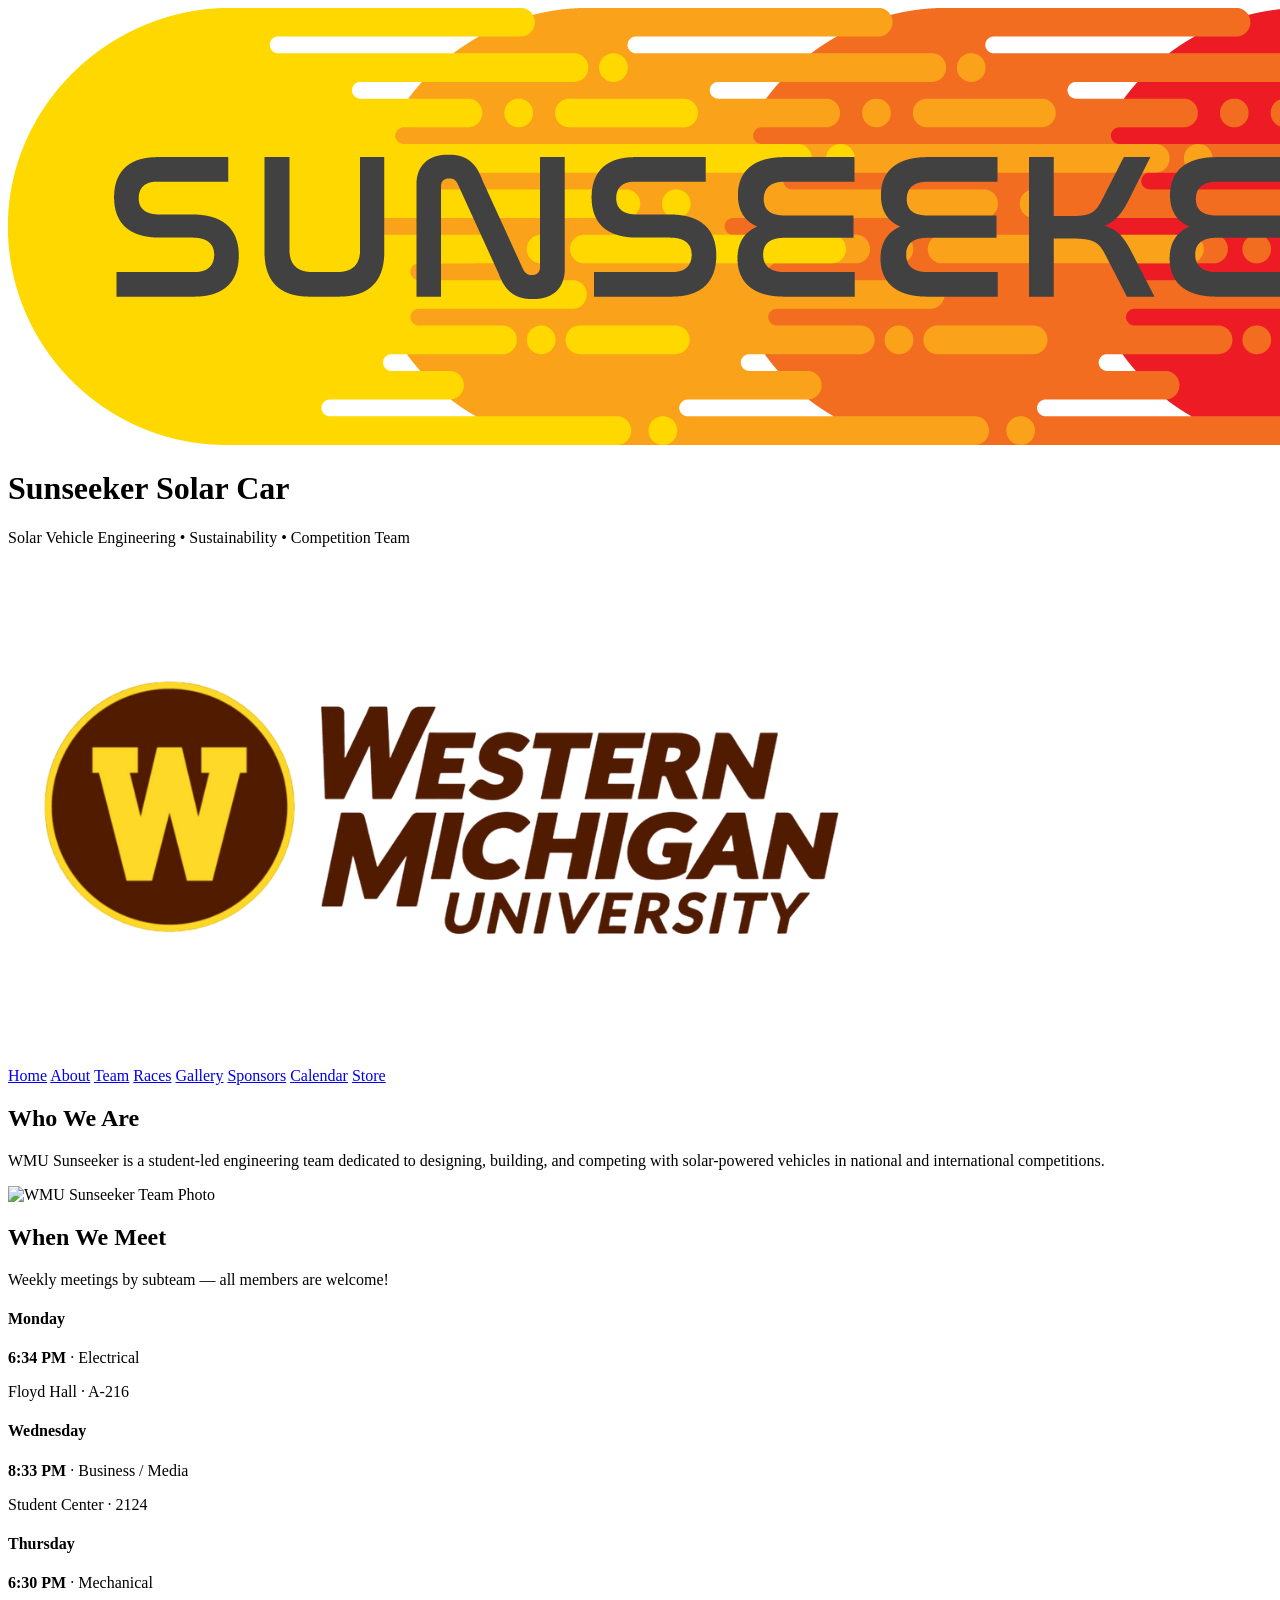
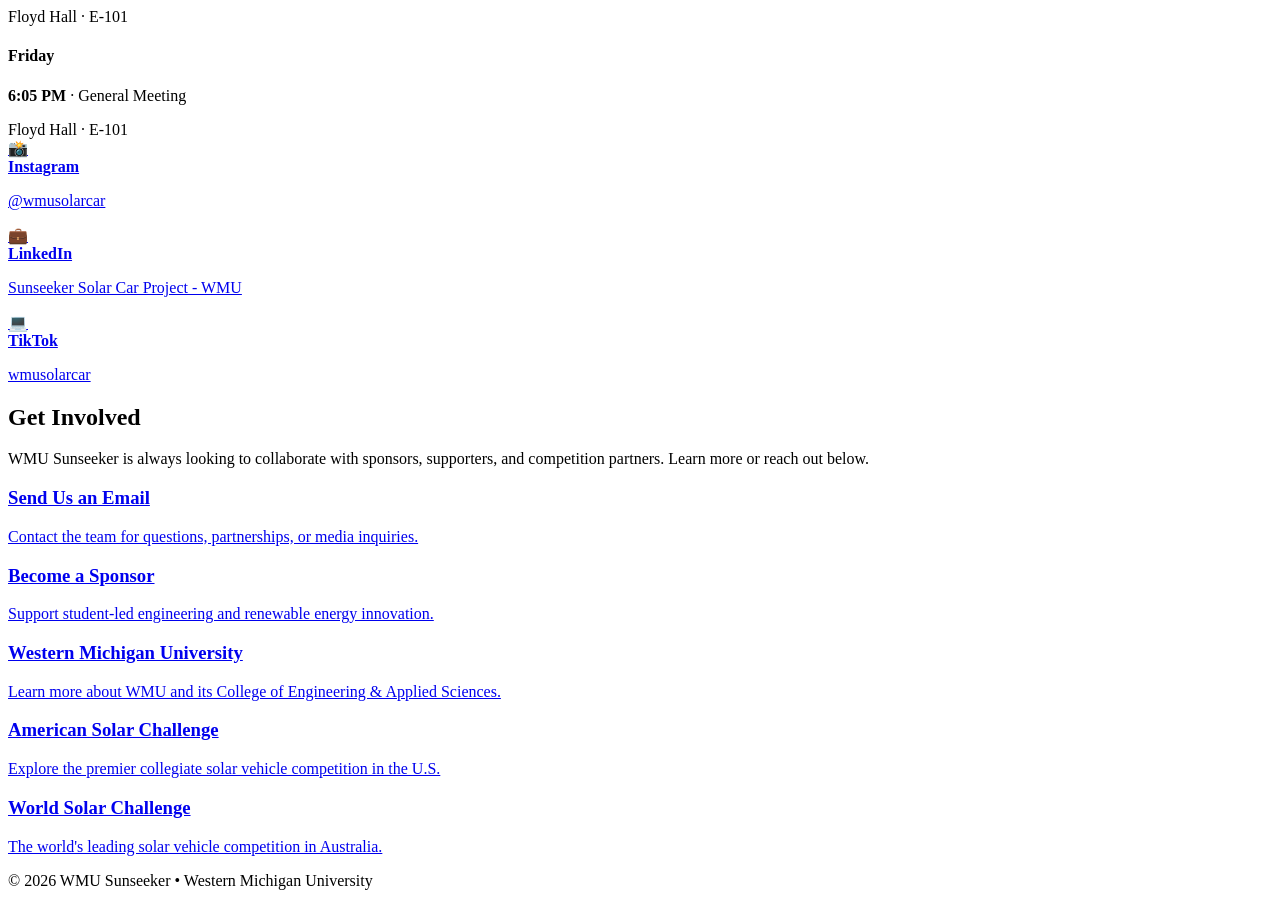
==== index.html @ ec14b1bf "Rename Index.html to index.html Signed-off-by: wicyswmu-crypto <wicyswmu@gmail.com>" ====
<!DOCTYPE html>
<html lang="en">
<head>
  <meta charset="UTF-8" />
  <title>Sunseeker Solar Car</title>
  <link rel="stylesheet" href="styles.css" />
</head>
<body>

<header class="hero">
  <div class="hero-bar">
    <!-- Left: Sunseeker Photo -->
    <div class="hero-left">
      <img src="images/Index/SUN.png" alt="WMU Sunseeker Team Logo">
    </div>

    <!-- Center: Text -->
    <div class="hero-center">
      <h1>Sunseeker Solar Car</h1>
      <p>Solar Vehicle Engineering • Sustainability • Competition Team</p>
    </div>

    <!-- Right: WMU Logo -->
    <div class="hero-right">
      <img src="images/Index/WMU.png" alt="Western Michigan University Logo">
    </div>
  </div>
</header>


<nav class="navbar home-navbar">
  <div class="nav-inner nav-center">
    <div class="nav-links">
      <a href="index.html">Home</a>
      <a href="about.html">About</a>
      <a href="team.html">Team</a>
      <a href="race.html">Races</a>
      <a href="gallery.html">Gallery</a>
      <a href="sponsors.html">Sponsors</a>
      <a href="calendar.html">Calendar</a>
      <a href="https://sunseekersolarcar-shop.fourthwall.com/" target="_blank">Store</a>
    </div>
  </div>
</nav>



<section class="card who-we-are">
  <h2>Who We Are</h2>
  <p>
    WMU Sunseeker is a student-led engineering team dedicated to designing,
    building, and competing with solar-powered vehicles in national and
    international competitions.
  </p>

  <div class="who-image">
    <img src="images/Index/CYS08642.jpg" alt="WMU Sunseeker Team Photo">
  </div>
</section>

<section class="card when-we-meet">
  <h2>When We Meet</h2>

  <p class="meeting-intro">
    Weekly meetings by subteam — all members are welcome!
  </p>

  <div class="meeting-list">
    <div class="meeting-item">
      <h4>Monday</h4>
      <p><strong>6:34 PM</strong> · Electrical</p>
      <span>Floyd Hall · A-216</span>
    </div>

    <div class="meeting-item">
      <h4>Wednesday</h4>
      <p><strong>8:33 PM</strong> · Business / Media</p>
      <span>Student Center · 2124</span>
    </div>

    <div class="meeting-item">
      <h4>Thursday</h4>
      <p><strong>6:30 PM</strong> · Mechanical</p>
      <span>Floyd Hall · E-101</span>
    </div>

    <div class="meeting-item">
      <h4>Friday</h4>
      <p><strong>6:05 PM</strong> · General Meeting</p>
      <span>Floyd Hall · E-101</span>
    </div>
  </div>
</section>



  <div class="social-grid">
    <a href="https://www.instagram.com/wmusolarcar/?hl=en" target="_blank" class="social-card">
      <span class="icon">📸</span>
      <div>
        <strong>Instagram</strong>
        <p>@wmusolarcar</p>
      </div>
    </a>

    <a href="https://www.linkedin.com/company/sunseeker-solar-car-project/" target="_blank" class="social-card">
      <span class="icon">💼</span>
      <div>
        <strong>LinkedIn</strong>
        <p>Sunseeker Solar Car Project - WMU</p>
      </div>
    </a>

    <a href="https://www.tiktok.com/@wmusolarcar" target="_blank" class="social-card">
      <span class="icon">💻</span>
      <div>
        <strong>TikTok</strong>
        <p>wmusolarcar</p>
      </div>
    </a>
  </div>
</section>
</main>
<section class="card cta-section">
  <h2>Get Involved</h2>
  <p>
    WMU Sunseeker is always looking to collaborate with sponsors, supporters,
    and competition partners. Learn more or reach out below.
  </p>

  <div class="cta-grid">

    <a class="cta-card" href="mailto:sunseeker@wmu.edu">
      <h3>Send Us an Email</h3>
      <p>Contact the team for questions, partnerships, or media inquiries.</p>
    </a>

    <a class="cta-card" href="sponsors.html">
      <h3>Become a Sponsor</h3>
      <p>Support student-led engineering and renewable energy innovation.</p>
    </a>

    <a class="cta-card" href="https://wmich.edu" target="_blank">
      <h3>Western Michigan University</h3>
      <p>Learn more about WMU and its College of Engineering & Applied Sciences.</p>
    </a>

    <a class="cta-card" href="https://americansolarchallenge.org" target="_blank">
      <h3>American Solar Challenge</h3>
      <p>Explore the premier collegiate solar vehicle competition in the U.S.</p>
    </a>

    <a class="cta-card" href="https://www.worldsolarchallenge.org" target="_blank">
      <h3>World Solar Challenge</h3>
      <p>The world's leading solar vehicle competition in Australia.</p>
    </a>

  </div>
</section>

<footer>© 2026 WMU Sunseeker • Western Michigan University</footer>

</body>
</html>
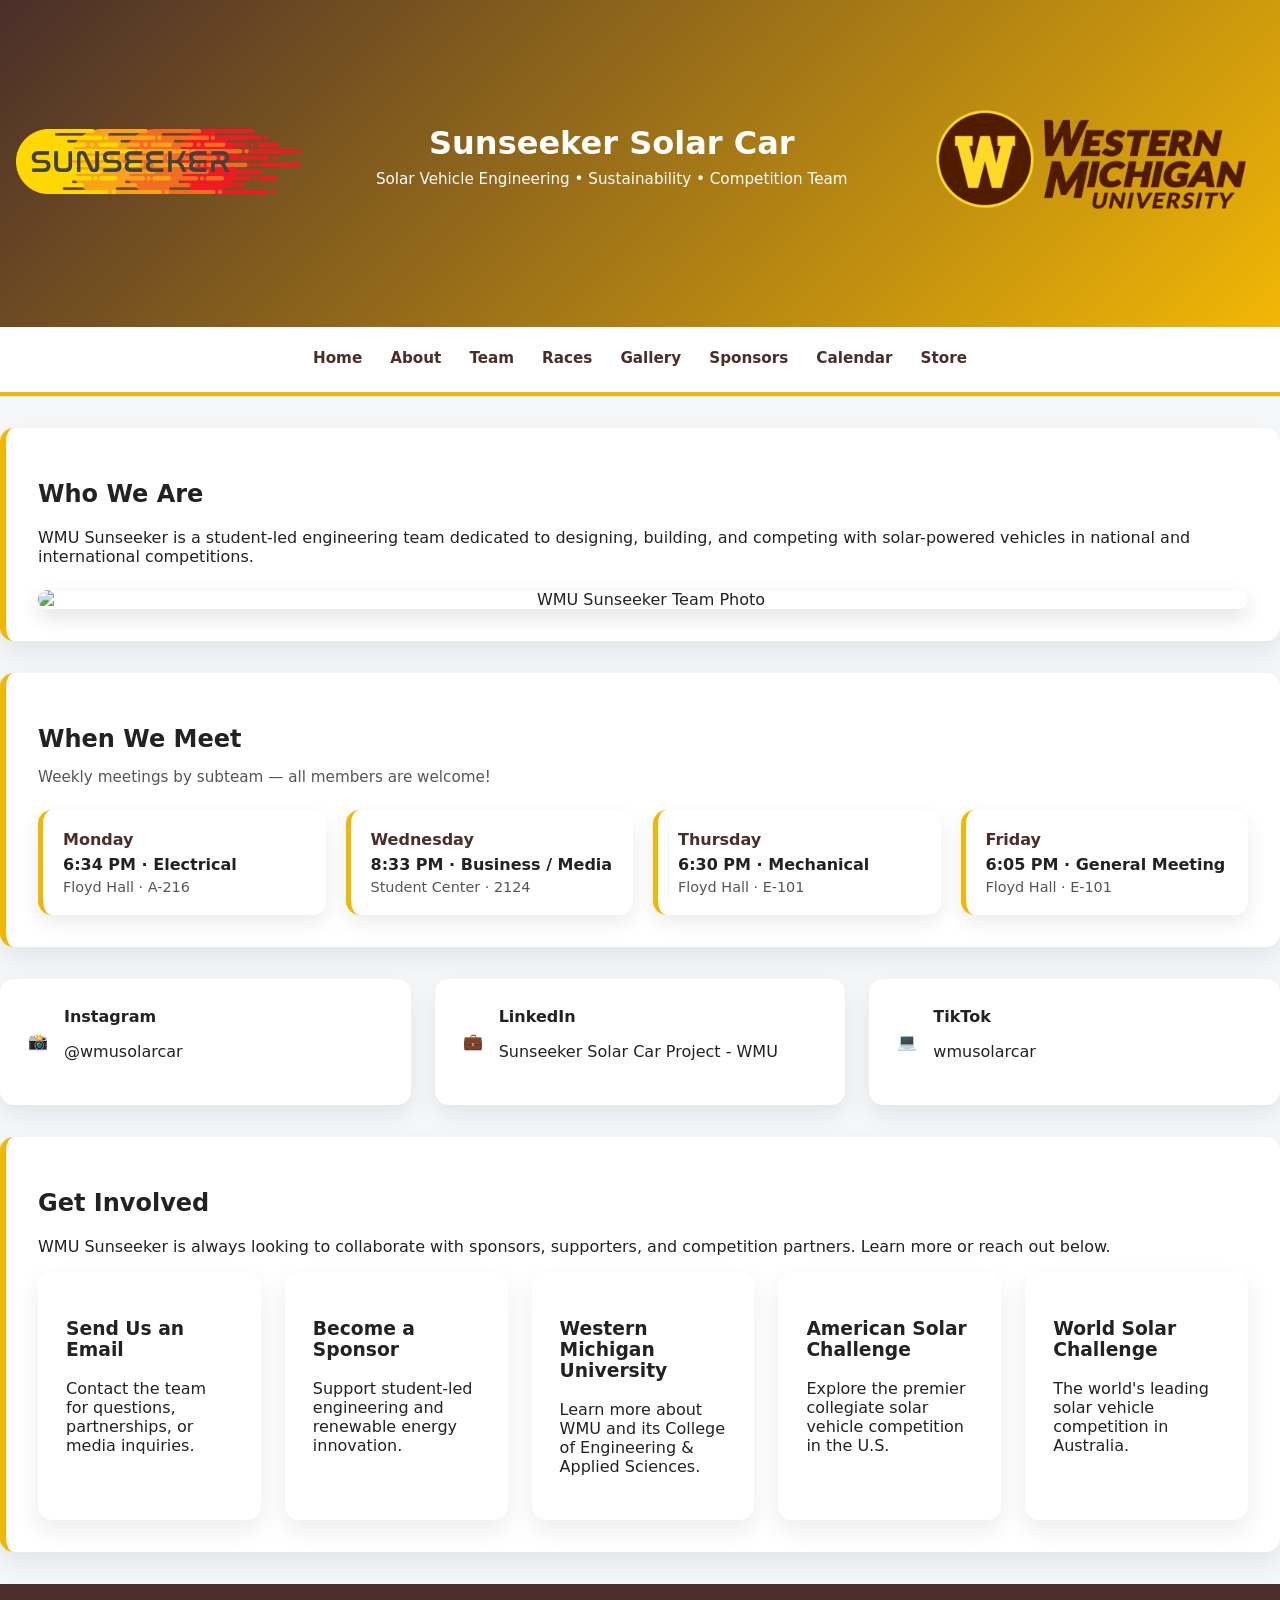
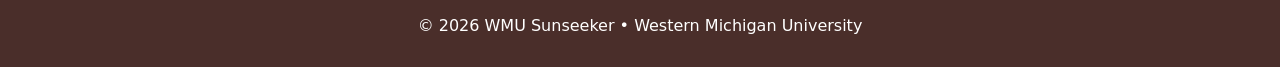
==== commit f554915d: "Favicon" ====
--- a/index.html
+++ b/index.html
@@ -3,7 +3,8 @@
 <head>
   <meta charset="UTF-8" />
   <title>Sunseeker Solar Car</title>
-  <link rel="stylesheet" href="styles.css" />
+  <link rel="stylesheet" href="Styles.css">
+  <link rel="icon" type="image/png" href="/favicon.png">
 </head>
 <body>
 
--- a/Styles.css
+++ b/Styles.css
@@ -0,0 +1,1225 @@
+:root {
+  --wmu-brown: #4A2E2A;
+  --wmu-gold: #F2B705;
+  --wmu-gold-dark: #C99700;
+  --wmu-light: #F6F7F8;
+}
+.map-embed {
+  width: 100%;
+  margin-top: 20px;
+  border-radius: 15px;
+  overflow: hidden;
+}
+#live-map {
+    width: 100%;
+    height: 500px;
+    border-radius: 15px;
+    overflow: hidden;
+    margin-top: 20px;
+}
+/* Race Photo Gallery */
+
+.gallery-grid {
+
+    display:grid;
+
+    grid-template-columns:
+    repeat(auto-fit, minmax(250px, 1fr));
+
+    gap:20px;
+
+    margin-top:25px;
+
+}
+
+
+.gallery-item {
+
+    overflow:hidden;
+
+    border-radius:18px;
+
+    background:#fff;
+
+    box-shadow:
+    0 4px 12px rgba(0,0,0,0.15);
+
+    transition:
+    transform 0.3s ease,
+    box-shadow 0.3s ease;
+
+}
+
+
+.gallery-item img {
+
+    width:100%;
+
+    height:260px;
+
+    object-fit:cover;
+
+    display:block;
+
+    transition:
+    transform 0.4s ease;
+
+}
+
+
+/* Hover animation */
+
+.gallery-item:hover {
+
+    transform:translateY(-5px);
+
+    box-shadow:
+    0 8px 20px rgba(0,0,0,0.25);
+
+}
+
+
+.gallery-item:hover img {
+
+    transform:scale(1.08);
+
+}
+
+
+/* Mobile */
+
+@media(max-width:768px){
+
+    .gallery-grid {
+
+        grid-template-columns:1fr;
+
+    }
+
+
+    .gallery-item img {
+
+        height:220px;
+
+    }
+
+}
+
+.telemetry-status {
+    background: #f5f5f5;
+    padding: 15px;
+    margin-top: 15px;
+    border-radius: 10px;
+}
+
+
+@media(max-width:768px){
+
+    #live-map {
+        height: 300px;
+    }
+
+}
+.map-embed iframe {
+  width: 100%;
+  height: 450px;
+  border: 0;
+  display: block;
+}
+
+@media (max-width: 768px) {
+  .map-embed iframe {
+    height: 300px;
+  }
+}
+/* =====================
+   Base Styles
+===================== */
+body {
+  margin: 0;
+  font-family: system-ui, sans-serif;
+  background: var(--wmu-light);
+  color: #222;
+}
+
+.container {
+  max-width: 1100px;
+  margin: auto;
+  padding: 2rem;
+}
+
+/* =====================
+   Hero / Header
+===================== */
+.hero {
+  padding: 4rem 1rem;
+  background: linear-gradient(135deg, var(--wmu-brown), var(--wmu-gold));
+  color: white;
+  text-align: center;
+}
+
+.hero-bar {
+  display: grid;
+  grid-template-columns: auto 1fr auto;
+  align-items: center;
+  gap: 20px;
+}
+
+.hero-left img { height: 65px; }
+.hero-right img {
+  height: 195px;   /* BIG header logo */
+  width: auto;
+}
+
+.hero-center h1 { margin: 0; }
+.hero-center p { margin-top: 8px; font-size: 0.95rem; }
+
+/* =====================
+   Navigation
+===================== */
+/* NAVBAR */
+.navbar {
+  background: white;
+  border-bottom: 4px solid var(--wmu-gold);
+}
+
+.nav-inner {
+  max-width: 1200px;
+  margin: 0 auto;
+  padding: 0.75rem 1.5rem;
+
+  display: flex;
+  align-items: center;
+  justify-content: space-between;
+}
+
+.nav-links {
+  display: flex;
+  align-items: center;
+  gap: 1.25rem;
+}
+
+.nav-links a {
+  text-decoration: none;
+  font-weight: 600;
+  font-size: 0.95rem;
+  color: var(--wmu-brown);
+  padding: 0.4rem 0.25rem;
+  border-bottom: 2px solid transparent;
+  transition: color 0.2s ease, border-color 0.2s ease;
+}
+
+.nav-links a:hover {
+  color: var(--wmu-gold-dark);
+  border-bottom-color: var(--wmu-gold);
+}
+
+.nav-logo img {
+  height: 58px;   /* bigger but still balanced */
+  width: auto;
+}
+.nav-inner {
+  padding: 1rem 1.5rem;
+}
+
+
+
+
+/* =====================
+   Cards & Sections
+===================== */
+.card {
+  background: white;
+  padding: 2rem;
+  border-radius: 14px;
+  border-left: 6px solid var(--wmu-gold);
+  box-shadow: 0 12px 30px rgba(0,0,0,.08);
+}
+
+.stat {
+  background: white;
+  padding: 1.5rem;
+  border-radius: 12px;
+  text-align: center;
+  font-weight: 600;
+  border-top: 4px solid var(--wmu-brown);
+}
+.who-image {
+  margin-top: 1.5rem;
+  text-align: center;
+}
+
+.who-image img {
+  width: 100%;
+  height: auto;          /* KEY: preserves aspect ratio */
+  max-width: 100%;
+  max-height: 500px;     /* optional: prevents absurdly tall images */
+  object-fit: cover;   /* ensures full image is visible */
+  border-radius: 12px;
+  display: block;
+  margin: 0 auto;
+  box-shadow: 0 8px 20px rgba(0,0,0,0.12);
+}
+/* =====================
+   Section Spacing
+===================== */
+section {
+  margin: 2rem 0;
+}
+
+/* Optional divider line */
+.section-divider {
+  width: 80px;
+  height: 4px;
+  background: var(--wmu-gold);
+  margin: 3rem auto;
+  border-radius: 2px;
+}
+
+
+/* =====================
+   Team
+===================== */
+.team-grid {
+  display: grid;
+  grid-template-columns: repeat(auto-fit, minmax(220px, 1fr));
+  gap: 2rem;
+}
+
+.officer-card img {
+  width: 100%;
+  height: 340px;
+  object-fit: cover;
+  object-position: center top;
+  border-radius: 12px;
+}
+.officer-card {
+  background: white;
+  border-radius: 16px;
+  overflow: hidden;          /* Keeps image corners rounded */
+  text-align: center;
+  box-shadow: 0 10px 24px rgba(0,0,0,0.08);
+  transition: transform 0.25s ease, box-shadow 0.25s ease;
+}
+
+.officer-card:hover {
+  transform: translateY(-5px);
+  box-shadow: 0 16px 32px rgba(0,0,0,0.12);
+}
+
+.officer-card h3 {
+  margin: 1rem 0 0.25rem;
+  color: var(--wmu-brown);
+}
+
+.officer-card p {
+  margin: 0 0 1.25rem;
+  color: #666;
+}
+
+.roles-grid {
+  display: grid;
+  grid-template-columns: repeat(auto-fit, minmax(260px, 1fr));
+  gap: 1.5rem;
+}
+
+.role-card {
+  background: white;
+  padding: 1.75rem;
+  border-radius: 14px;
+  border-left: 6px solid var(--wmu-brown);
+  box-shadow: 0 10px 24px rgba(0,0,0,0.08);
+}
+
+.role-card h3 { margin-top: 0; color: var(--wmu-brown); }
+/* =====================
+   Faculty Advisors
+===================== */
+.advisor-grid {
+  display: grid;
+  grid-template-columns: repeat(auto-fit, minmax(320px, 1fr));
+  gap: 2rem;
+}
+
+.advisor {
+  background: white;
+  border-radius: 16px;
+  overflow: hidden;
+  box-shadow: 0 10px 24px rgba(0,0,0,0.08);
+  transition: transform 0.25s ease, box-shadow 0.25s ease;
+}
+
+.advisor:hover {
+  transform: translateY(-5px);
+  box-shadow: 0 16px 32px rgba(0,0,0,0.12);
+}
+
+.advisor img {
+  width: 100%;
+  height: 360px;
+  object-fit: cover;
+  object-position: center top;
+  display: block;
+}
+
+.advisor-content {
+  padding: 1.5rem;
+}
+
+.advisor h3 {
+  margin: 0;
+  color: var(--wmu-brown);
+}
+
+.advisor .role {
+  margin: 0.5rem 0 1rem;
+  color: var(--wmu-gold-dark);
+  font-weight: 700;
+}
+
+.advisor p {
+  color: #555;
+  line-height: 1.6;
+}
+/* =====================
+   Gallery
+===================== */
+.gallery-grid,
+.image-grid {
+  display: grid;
+  grid-template-columns: repeat(auto-fit, minmax(220px, 1fr));
+  gap: 1rem;
+}
+
+.gallery-grid img,
+.image-grid img {
+  width: 100%;
+  height: 220px;
+  object-fit: cover;
+  border-radius: 14px;
+  box-shadow: 0 8px 20px rgba(0,0,0,0.12);
+  transition: transform 0.2s ease;
+}
+
+.gallery-grid img:hover { transform: scale(1.04); }
+
+details summary {
+  cursor: pointer;
+  font-size: 1.3rem;
+  margin-bottom: 1rem;
+  color: var(--wmu-brown);
+}
+
+/* =====================
+   Sponsors
+===================== */
+.sponsor-grid {
+  display: grid;
+  grid-template-columns: repeat(auto-fit, minmax(180px, 1fr));
+  gap: 1.5rem;
+}
+
+.sponsor-grid img {
+  width: 100%;
+  height: 120px;
+  object-fit: contain;
+  background: white;
+  padding: 1rem;
+  border-radius: 12px;
+  border: 2px solid var(--wmu-gold);
+  box-shadow: 0 8px 20px rgba(0,0,0,0.08);
+}
+
+.featured-sponsor {
+  text-align: center;
+  background: white;
+  padding: 1.5rem;
+  border-radius: 14px;
+  border-left: 6px solid var(--wmu-gold);
+}
+
+/* =====================
+   Social / CTA
+===================== */
+.social-grid,
+.cta-grid {
+  display: grid;
+  grid-template-columns: repeat(auto-fit, minmax(220px, 1fr));
+  gap: 1.5rem;
+}
+
+.social-card,
+.cta-card {
+  background: white;
+  padding: 1.75rem;
+  border-radius: 14px;
+  text-decoration: none;
+  color: inherit;
+  box-shadow: 0 10px 24px rgba(0,0,0,0.08);
+}
+
+.social-card { display: flex; align-items: center; gap: 1rem; }
+
+/* =====================
+   Calendar
+===================== */
+.calendar-event {
+  display: flex;
+  gap: 1.5rem;
+  background: white;
+  padding: 1.25rem;
+  border-radius: 14px;
+  border-left: 6px solid var(--wmu-brown);
+}
+
+/* =====================
+   Footer
+===================== */
+footer {
+  text-align: center;
+  padding: 2rem;
+  background: var(--wmu-brown);
+  color: white;
+}
+
+/* HOME PAGE NAVBAR ONLY */
+.home-navbar .nav-inner {
+  justify-content: center;
+}
+
+.home-navbar .nav-links {
+  justify-content: center;
+}
+
+.when-we-meet h2 {
+  margin-bottom: 0.5rem;
+}
+
+.meeting-intro {
+  color: #555;
+  margin-bottom: 1.5rem;
+  font-size: 0.95rem;
+}
+
+.meeting-list {
+  display: grid;
+  grid-template-columns: repeat(auto-fit, minmax(220px, 1fr));
+  gap: 1.25rem;
+}
+
+.meeting-item {
+  background: white;
+  padding: 1.25rem;
+  border-radius: 14px;
+  border-left: 5px solid var(--wmu-gold);
+  box-shadow: 0 8px 20px rgba(0,0,0,0.08);
+}
+
+.meeting-item h4 {
+  margin: 0 0 0.4rem 0;
+  color: var(--wmu-brown);
+}
+
+.meeting-item p {
+  margin: 0;
+  font-weight: 600;
+}
+
+.meeting-item span {
+  display: block;
+  margin-top: 0.3rem;
+  font-size: 0.9rem;
+  color: #555;
+}
+
+/* =====================
+   Telemetry Test
+===================== */
+.telemetry-test button {
+  background: var(--wmu-brown);
+  border: none;
+  color: white;
+  cursor: pointer;
+  font-weight: 700;
+  padding: 0.75rem 1.1rem;
+}
+
+.telemetry-test button:disabled {
+  cursor: not-allowed;
+  opacity: 0.6;
+}
+
+.telemetry-actions {
+  margin: 1rem 0;
+}
+
+.telemetry-meta {
+  display: grid;
+  gap: 0.75rem;
+  grid-template-columns: repeat(auto-fit, minmax(180px, 1fr));
+  margin: 1rem 0;
+}
+
+.telemetry-meta div {
+  background: white;
+  border-left: 5px solid var(--wmu-gold);
+  box-shadow: 0 8px 20px rgba(0,0,0,0.08);
+  padding: 0.9rem;
+}
+
+.telemetry-meta dt {
+  color: #555;
+  font-size: 0.82rem;
+  font-weight: 700;
+  text-transform: uppercase;
+}
+
+.telemetry-meta dd {
+  margin: 0.25rem 0 0;
+}
+
+.telemetry-list {
+  display: grid;
+  gap: 0.75rem;
+  list-style: none;
+  margin: 0;
+  padding: 0;
+}
+
+.telemetry-list-item {
+  background: white;
+  border-left: 5px solid var(--wmu-gold);
+  box-shadow: 0 8px 20px rgba(0,0,0,0.08);
+  display: grid;
+  gap: 0.25rem;
+  padding: 1rem;
+}
+
+/* =====================
+   Race Telemetry
+===================== */
+.telemetry-race-header {
+  align-items: center;
+  display: flex;
+  gap: 1rem;
+  justify-content: space-between;
+}
+
+.telemetry-race-header h2 {
+  margin-bottom: 0.4rem;
+}
+
+.telemetry-race-header p {
+  margin: 0;
+}
+
+.telemetry-race-header button {
+  background: var(--wmu-brown);
+  border: none;
+  color: white;
+  cursor: pointer;
+  font-weight: 700;
+  padding: 0.75rem 1.1rem;
+}
+
+.telemetry-race-header button:disabled {
+  cursor: not-allowed;
+  opacity: 0.6;
+}
+
+.telemetry-summary-grid {
+  display: grid;
+  gap: 1rem;
+  grid-template-columns: repeat(auto-fit, minmax(180px, 1fr));
+  margin: 1.5rem 0;
+}
+
+.telemetry-summary-card {
+  background: white;
+  border-left: 5px solid var(--wmu-gold);
+  box-shadow: 0 8px 20px rgba(0,0,0,0.08);
+  padding: 1rem;
+}
+
+.telemetry-summary-card span {
+  color: #555;
+  display: block;
+  font-size: 0.82rem;
+  font-weight: 700;
+  text-transform: uppercase;
+}
+
+.telemetry-summary-card strong {
+  color: var(--wmu-brown);
+  display: block;
+  font-size: 1.35rem;
+  margin-top: 0.35rem;
+}
+
+.telemetry-progress {
+  margin: 1.5rem 0;
+}
+
+.telemetry-progress-label {
+  align-items: center;
+  display: flex;
+  justify-content: space-between;
+  margin-bottom: 0.5rem;
+}
+
+.telemetry-progress-track {
+  background: #e5e5e5;
+  height: 14px;
+  overflow: hidden;
+}
+
+.telemetry-progress-bar {
+  background: var(--wmu-gold);
+  height: 100%;
+  transition: width 0.25s ease;
+  width: 0;
+}
+
+.telemetry-map {
+  background: #e5e5e5;
+  height: 420px;
+  margin: 1.5rem 0;
+  width: 100%;
+}
+
+.telemetry-race-list {
+  max-height: 420px;
+  overflow: auto;
+}
+
+@media (max-width: 700px) {
+  .telemetry-race-header,
+  .telemetry-progress-label {
+    align-items: flex-start;
+    flex-direction: column;
+  }
+
+  .telemetry-map {
+    height: 320px;
+  }
+  .telemetry-test details {
+    width: 100%;
+}
+
+.telemetry-test summary {
+    cursor: pointer;
+    font-size: 1.4rem;
+    font-weight: 700;
+    padding: 10px 0;
+    list-style: none;
+}
+
+.telemetry-test summary::-webkit-details-marker {
+    display: none;
+}
+
+.telemetry-test summary::before {
+    content: "▶ ";
+    transition: transform 0.2s ease;
+}
+
+.telemetry-test details[open] summary::before {
+    content: "▼ ";
+}
+
+.telemetry-test details > *:not(summary) {
+    margin-top: 15px;
+}
+
+}
+
+/* ==========================================
+   RESPONSIVE DESIGN
+========================================== */
+
+/* Tablets */
+@media (max-width:992px){
+
+    .container{
+        padding:1rem;
+    }
+
+    .hero{
+        padding:3rem 1rem;
+    }
+
+    .hero-bar{
+        grid-template-columns:1fr;
+        text-align:center;
+        gap:1.5rem;
+    }
+
+    .hero-left,
+    .hero-right{
+        justify-self:center;
+    }
+
+    .hero-right img{
+        height:120px;
+    }
+
+    .nav-inner{
+        flex-direction:column;
+        gap:1rem;
+    }
+
+    .nav-links{
+        flex-wrap:wrap;
+        justify-content:center;
+    }
+
+    .calendar-event{
+        flex-direction:column;
+    }
+
+    .telemetry-race-header{
+        flex-direction:column;
+        align-items:flex-start;
+    }
+
+    .telemetry-progress-label{
+        flex-direction:column;
+        align-items:flex-start;
+    }
+
+    .telemetry-map{
+        height:320px;
+    }
+
+}
+
+/* Phones */
+@media (max-width:768px){
+
+    body{
+        font-size:16px;
+    }
+
+    .container{
+        padding:1rem;
+    }
+
+    .hero{
+        padding:2rem 1rem;
+    }
+
+    .hero h1{
+        font-size:2rem;
+    }
+
+    .hero p{
+        font-size:1rem;
+    }
+
+    .hero-left img{
+        height:55px;
+    }
+
+    .hero-right img{
+        height:90px;
+    }
+
+    .nav-links{
+        width:100%;
+        flex-direction:column;
+        gap:.5rem;
+    }
+
+    .nav-links a{
+        width:100%;
+        text-align:center;
+        padding:.9rem;
+        border-radius:8px;
+        background:#f6f7f8;
+    }
+
+    .team-grid,
+    .roles-grid,
+    .advisor-grid,
+    .gallery-grid,
+    .image-grid,
+    .meeting-list,
+    .social-grid,
+    .cta-grid,
+    .sponsor-grid,
+    .telemetry-summary-grid,
+    .telemetry-meta{
+        grid-template-columns:1fr;
+    }
+
+    .officer-card img,
+    .advisor img{
+        height:260px;
+    }
+
+    .gallery-grid img,
+    .image-grid img{
+        height:auto;
+    }
+
+    iframe{
+        width:100%;
+        height:320px;
+    }
+
+    .telemetry-map{
+        height:250px;
+    }
+
+    .telemetry-race-list{
+        max-height:none;
+    }
+
+    button,
+    .telemetry-test button,
+    .telemetry-race-header button{
+        width:100%;
+    }
+
+}
+
+/* Small Phones */
+@media (max-width:480px){
+
+    .hero{
+        padding:1.5rem .75rem;
+    }
+
+    .hero h1{
+        font-size:1.6rem;
+    }
+
+    .hero p{
+        font-size:.9rem;
+    }
+
+    .hero-right img{
+        height:70px;
+    }
+
+    .nav-logo img{
+        height:45px;
+    }
+
+    .card{
+        padding:1rem;
+    }
+
+    .officer-card img,
+    .advisor img{
+        height:220px;
+    }
+
+    footer{
+        padding:1.5rem .75rem;
+        font-size:.85rem;
+    }
+
+}
+
+/* ==========================================
+   Race Page & Route Tracker
+========================================== */
+.race-page {
+  max-width: 1200px;
+}
+
+.race-page .card > h2:first-child,
+.race-page details > summary {
+  margin-top: 0;
+}
+
+.race-page details + details {
+  border-top: 1px solid #ddd;
+  margin-top: 2rem;
+  padding-top: 2rem;
+}
+
+.race-grid {
+  display: grid;
+  gap: 1rem;
+  grid-template-columns: repeat(auto-fit, minmax(260px, 1fr));
+}
+
+.race-card {
+  background: var(--wmu-light);
+  border-radius: 12px;
+  padding: 1.25rem;
+}
+
+.race-card h3 {
+  color: var(--wmu-brown);
+  margin-top: 0;
+}
+
+.countdown {
+  background: #fff7d6;
+  border-left: 5px solid var(--wmu-gold);
+  font-weight: 700;
+  padding: 0.8rem 1rem;
+}
+
+.tracker-heading {
+  align-items: center;
+  display: flex;
+  gap: 1rem;
+  justify-content: space-between;
+}
+
+.tracker-heading h2 {
+  margin: 0 0 0.35rem;
+}
+
+.tracker-heading p {
+  margin: 0;
+}
+
+.race-tracker button {
+  background: var(--wmu-brown);
+  border: 0;
+  border-radius: 6px;
+  color: white;
+  cursor: pointer;
+  font: inherit;
+  font-weight: 700;
+  padding: 0.75rem 1rem;
+}
+
+.race-tracker button:hover {
+  background: #36211e;
+}
+
+.race-tracker button:focus-visible,
+.race-tracker input:focus-visible,
+.race-tracker select:focus-visible {
+  outline: 3px solid var(--wmu-gold);
+  outline-offset: 2px;
+}
+
+.race-tracker button:disabled {
+  cursor: wait;
+  opacity: 0.65;
+}
+
+.tracker-status,
+.history-status {
+  border-left: 5px solid #777;
+  border-radius: 4px;
+  margin: 1rem 0;
+  padding: 0.8rem 1rem;
+}
+
+.is-loading {
+  background: #f1f3f5;
+}
+
+.is-online,
+.is-success {
+  background: #e8f7ed;
+  border-left-color: #16803c;
+}
+
+.is-warning,
+.is-stale {
+  background: #fff7d6;
+  border-left-color: #b77900;
+}
+
+.is-offline,
+.is-error {
+  background: #fdecea;
+  border-left-color: #b42318;
+}
+
+.day-progress {
+  margin: 1rem 0 1.25rem;
+}
+
+.day-progress-label {
+  align-items: center;
+  display: flex;
+  gap: 1rem;
+  justify-content: space-between;
+  margin-bottom: 0.5rem;
+}
+
+.day-progress-label strong {
+  color: var(--wmu-brown);
+}
+
+.day-progress-label span {
+  color: #555;
+  text-align: right;
+}
+
+.day-progress-track {
+  appearance: none;
+  background: #e1e4e8;
+  border: 0;
+  border-radius: 999px;
+  display: block;
+  height: 18px;
+  overflow: hidden;
+  width: 100%;
+}
+
+.day-progress-track::-webkit-progress-bar {
+  background: #e1e4e8;
+  border-radius: 999px;
+}
+
+.day-progress-track::-webkit-progress-value {
+  background: linear-gradient(90deg, var(--wmu-gold-dark), var(--wmu-gold));
+  border-radius: 999px;
+  transition: width 0.4s ease;
+}
+
+.day-progress-track::-moz-progress-bar {
+  background: linear-gradient(90deg, var(--wmu-gold-dark), var(--wmu-gold));
+  border-radius: 999px;
+}
+
+.mileage-card {
+  background: var(--wmu-light);
+  border-left: 5px solid var(--wmu-gold);
+  border-radius: 6px;
+  margin: 1rem 0 1.25rem;
+  padding: 1rem;
+}
+
+.mileage-card span,
+.mileage-card small {
+  color: #555;
+  display: block;
+}
+
+.mileage-card span {
+  font-size: 0.82rem;
+  font-weight: 800;
+  letter-spacing: 0.03em;
+  text-transform: uppercase;
+}
+
+.mileage-card strong {
+  color: var(--wmu-brown);
+  display: block;
+  font-size: 1.6rem;
+  margin: 0.3rem 0;
+}
+
+.tracker-summary,
+.route-summary {
+  display: grid;
+  gap: 0.75rem;
+  grid-template-columns: repeat(auto-fit, minmax(160px, 1fr));
+  margin: 1rem 0;
+}
+
+.tracker-summary > div,
+.route-summary > div {
+  background: var(--wmu-light);
+  border-left: 4px solid var(--wmu-gold);
+  border-radius: 4px;
+  padding: 0.8rem;
+}
+
+.tracker-summary dt,
+.route-summary dt {
+  color: #555;
+  font-size: 0.78rem;
+  font-weight: 800;
+  letter-spacing: 0.03em;
+  text-transform: uppercase;
+}
+
+.tracker-summary dd,
+.route-summary dd {
+  font-weight: 650;
+  margin: 0.3rem 0 0;
+  overflow-wrap: anywhere;
+}
+
+.route-map {
+  background: #e5e5e5;
+  border-radius: 12px;
+  height: 520px;
+  margin-top: 1rem;
+  width: 100%;
+  z-index: 0;
+}
+
+.map-attribution-note {
+  color: #555;
+  font-size: 0.9rem;
+  margin-top: 0.5rem;
+}
+
+.history-panel {
+  margin-top: 1.5rem;
+}
+
+.history-form,
+.history-field-group {
+  align-items: end;
+  display: flex;
+  flex-wrap: wrap;
+  gap: 1rem;
+}
+
+.history-field-group[hidden] {
+  display: none;
+}
+
+.form-field {
+  display: grid;
+  gap: 0.35rem;
+}
+
+.form-field label {
+  color: var(--wmu-brown);
+  font-size: 0.9rem;
+  font-weight: 750;
+}
+
+.form-field input,
+.form-field select,
+.history-form select {
+  background: white;
+  border: 1px solid #999;
+  border-radius: 6px;
+  box-sizing: border-box;
+  font: inherit;
+  min-height: 44px;
+  padding: 0.55rem 0.65rem;
+}
+
+@media (max-width: 768px) {
+  .tracker-heading,
+  .day-progress-label,
+  .history-form,
+  .history-field-group {
+    align-items: stretch;
+    flex-direction: column;
+  }
+
+  .day-progress-label span {
+    text-align: left;
+  }
+
+  .route-map {
+    height: 380px;
+  }
+
+  .race-tracker button,
+  .form-field input,
+  .form-field select,
+  .history-form select {
+    width: 100%;
+  }
+}
+
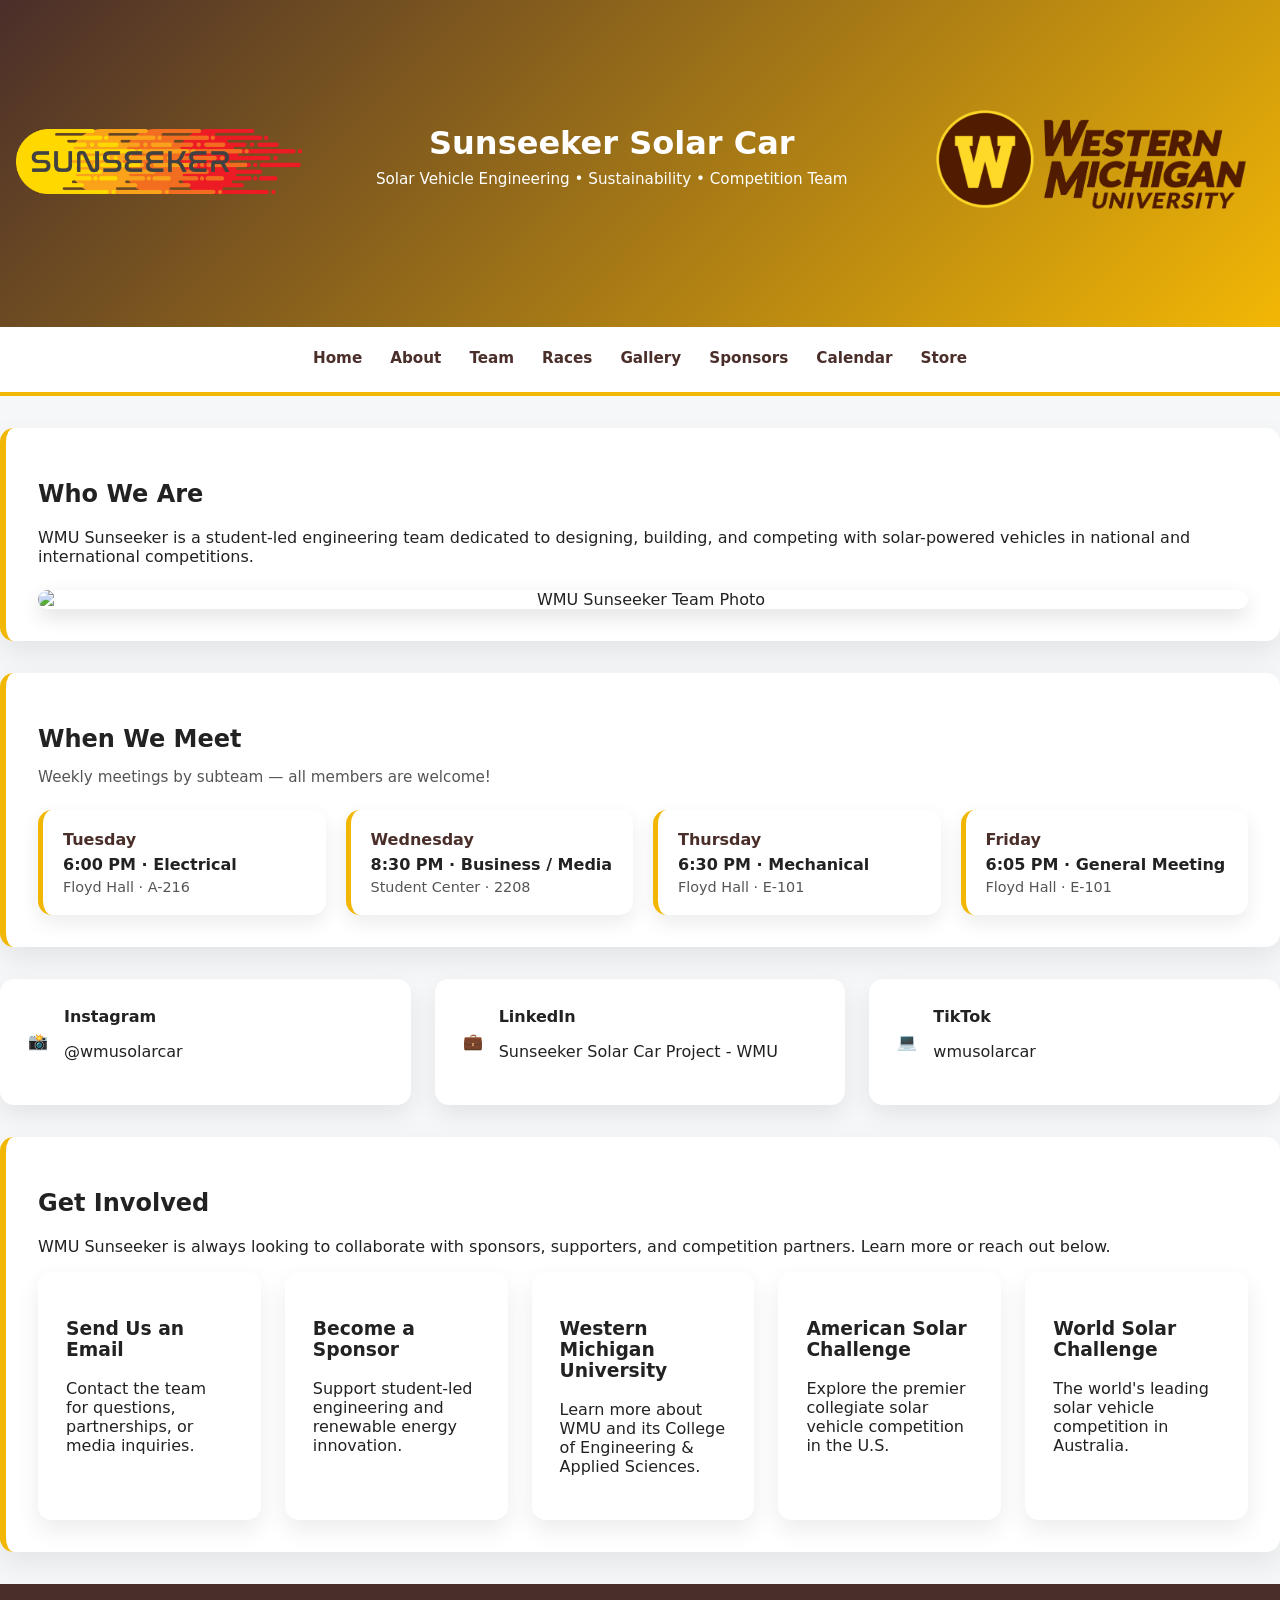
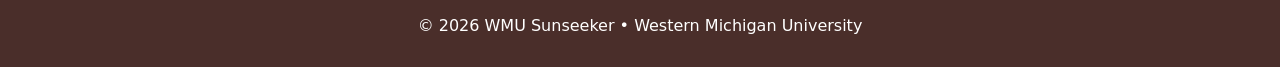
==== commit b6d399f0: "Updates" ====
--- a/index.html
+++ b/index.html
@@ -12,7 +12,7 @@
   <div class="hero-bar">
     <!-- Left: Sunseeker Photo -->
     <div class="hero-left">
-      <img src="images/Index/SUN.png" alt="WMU Sunseeker Team Logo">
+      <img src="images/Index/SUN.png" alt="WMU Sunseeker Team Logo", loading="lazy", decoding="async">
     </div>
 
     <!-- Center: Text -->
@@ -23,7 +23,7 @@
 
     <!-- Right: WMU Logo -->
     <div class="hero-right">
-      <img src="images/Index/WMU.png" alt="Western Michigan University Logo">
+      <img src="images/Index/WMU.png" alt="Western Michigan University Logo", loading="lazy", decoding="async">
     </div>
   </div>
 </header>
@@ -55,7 +55,7 @@
   </p>
 
   <div class="who-image">
-    <img src="images/Index/CYS08642.jpg" alt="WMU Sunseeker Team Photo">
+    <img src="images/gallery/DSC_0448.JPG" alt="WMU Sunseeker Team Photo">
   </div>
 </section>
 
@@ -68,15 +68,15 @@
 
   <div class="meeting-list">
     <div class="meeting-item">
-      <h4>Monday</h4>
-      <p><strong>6:34 PM</strong> · Electrical</p>
+      <h4>Tuesday</h4>
+      <p><strong>6:00 PM</strong> · Electrical</p>
       <span>Floyd Hall · A-216</span>
     </div>
 
     <div class="meeting-item">
       <h4>Wednesday</h4>
-      <p><strong>8:33 PM</strong> · Business / Media</p>
-      <span>Student Center · 2124</span>
+      <p><strong>8:30 PM</strong> · Business / Media</p>
+      <span>Student Center · 2208</span>
     </div>
 
     <div class="meeting-item">
--- a/Styles.css
+++ b/Styles.css
@@ -17,93 +17,7 @@
     overflow: hidden;
     margin-top: 20px;
 }
-/* Race Photo Gallery */
-
-.gallery-grid {
-
-    display:grid;
-
-    grid-template-columns:
-    repeat(auto-fit, minmax(250px, 1fr));
-
-    gap:20px;
-
-    margin-top:25px;
-
-}
-
-
-.gallery-item {
-
-    overflow:hidden;
-
-    border-radius:18px;
-
-    background:#fff;
-
-    box-shadow:
-    0 4px 12px rgba(0,0,0,0.15);
-
-    transition:
-    transform 0.3s ease,
-    box-shadow 0.3s ease;
-
-}
-
-
-.gallery-item img {
-
-    width:100%;
-
-    height:260px;
-
-    object-fit:cover;
-
-    display:block;
-
-    transition:
-    transform 0.4s ease;
-
-}
-
-
-/* Hover animation */
-
-.gallery-item:hover {
-
-    transform:translateY(-5px);
-
-    box-shadow:
-    0 8px 20px rgba(0,0,0,0.25);
-
-}
-
-
-.gallery-item:hover img {
-
-    transform:scale(1.08);
-
-}
-
-
-/* Mobile */
-
-@media(max-width:768px){
-
-    .gallery-grid {
-
-        grid-template-columns:1fr;
-
-    }
-
-
-    .gallery-item img {
-
-        height:220px;
-
-    }
-
-}
+
 
 .telemetry-status {
     background: #f5f5f5;
@@ -687,7 +601,7 @@
   width: 100%;
 }
 
-.telemetry-race-list {
+.telemetry-race-list {
   max-height: 420px;
   overflow: auto;
 }
@@ -698,10 +612,6 @@
     align-items: flex-start;
     flex-direction: column;
   }
-
-  .telemetry-map {
-    height: 320px;
-  }
   .telemetry-test details {
     width: 100%;
 }
@@ -734,8 +644,8 @@
 }
 
 /* ==========================================
-   RESPONSIVE DESIGN
-========================================== */
+   RESPONSIVE DESIGN
+========================================== */
 
 /* Tablets */
 @media (max-width:992px){
@@ -922,6 +832,102 @@
 
 }
 
+    .sponsor-grid a {
+  display: inline-block;
+  transition: transform 0.3s ease;
+}
+
+.sponsor-grid a:hover {
+  transform: scale(1.05);
+}
+
+.sponsor-grid img {
+  display: block;
+  width: 100%;
+  height: auto;
+  cursor: pointer;
+}
+.partnership-card{
+    background: linear-gradient(135deg,#fffdf8,#fff7e6);
+    border:3px solid #F2B705;
+    border-radius:20px;
+    padding:35px;
+}
+
+.partnership-card{
+    display:flex;
+    align-items:center;
+    gap:40px;
+    padding:40px;
+    border-radius:25px;
+    background:linear-gradient(135deg,#fff,#fff8ec);
+}
+
+.partner-left{
+    min-width:220px;
+    text-align:center;
+}
+
+.partner-left img{
+    width:150px;
+    background:white;
+    padding:15px;
+    border-radius:18px;
+    box-shadow:0 10px 25px rgba(0,0,0,.12);
+}
+
+.partner-tag{
+    display:inline-block;
+    margin-top:18px;
+    background:#6A4C93;
+    color:white;
+    padding:10px 20px;
+    border-radius:50px;
+    font-weight:bold;
+}
+
+.partner-right{
+    flex:1;
+}
+
+.partner-right h2{
+    font-size:2.3rem;
+    margin-bottom:5px;
+    color:#4A2E2A;
+}
+
+.subtitle{
+    color:#F2B705;
+    font-weight:700;
+    font-size:1.2rem;
+    margin-bottom:20px;
+}
+
+.partner-right p{
+    line-height:1.8;
+    font-size:1.08rem;
+}
+
+.thanks{
+    margin-top:20px;
+    font-weight:bold;
+    color:#6A4C93;
+    font-size:1.2rem;
+}
+
+@media(max-width:900px){
+
+.partnership-card{
+    flex-direction:column;
+    text-align:center;
+}
+
+.partner-right{
+    text-align:center;
+}
+
+}
+
 /* ==========================================
    Race Page & Route Tracker
 ========================================== */
@@ -1126,6 +1132,44 @@
   border-left: 4px solid var(--wmu-gold);
   border-radius: 4px;
   padding: 0.8rem;
+}
+
+.tracker-summary > .driver-summary {
+  align-items: center;
+  display: flex;
+  gap: 0.8rem;
+  grid-column: span 2;
+}
+
+.driver-portrait {
+  align-items: center;
+  background: var(--wmu-brown);
+  border: 3px solid var(--wmu-gold);
+  border-radius: 50%;
+  color: white;
+  display: flex;
+  flex: 0 0 58px;
+  height: 58px;
+  justify-content: center;
+  overflow: hidden;
+  width: 58px;
+}
+
+.driver-portrait img {
+  height: 100%;
+  object-fit: cover;
+  width: 100%;
+}
+
+.driver-portrait img[hidden],
+.driver-portrait.has-photo .driver-initials {
+  display: none;
+}
+
+.driver-initials {
+  font-size: 1.15rem;
+  font-weight: 800;
+  letter-spacing: 0.04em;
 }
 
 .tracker-summary dt,
@@ -1221,5 +1265,8 @@
   .history-form select {
     width: 100%;
   }
-}
-
+
+  .tracker-summary > .driver-summary {
+    grid-column: auto;
+  }
+}
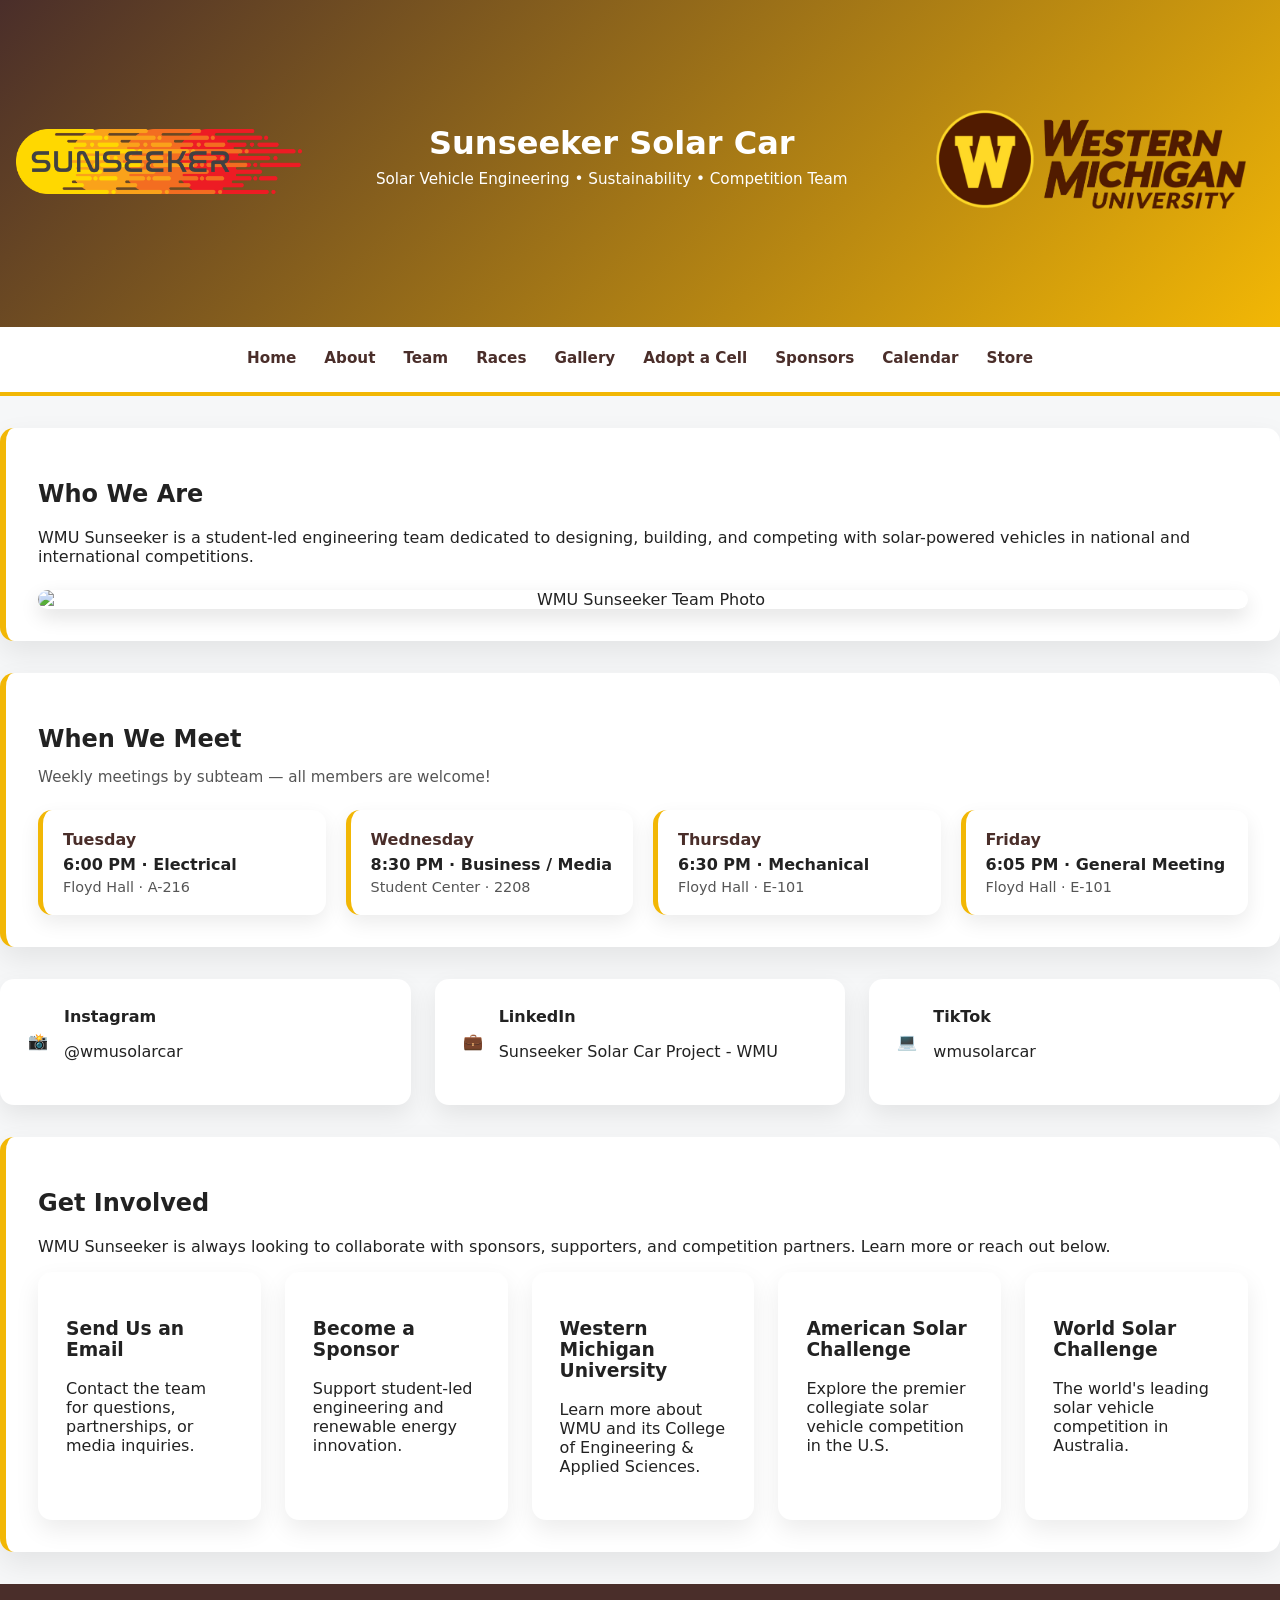
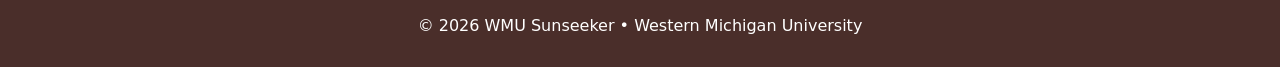
==== commit d7db93a1: "ADOPT A CELL NEW ADOPT A CELL" ====
--- a/index.html
+++ b/index.html
@@ -37,6 +37,7 @@
       <a href="team.html">Team</a>
       <a href="race.html">Races</a>
       <a href="gallery.html">Gallery</a>
+      <a href="Adoptacell.html">Adopt a Cell</a>
       <a href="sponsors.html">Sponsors</a>
       <a href="calendar.html">Calendar</a>
       <a href="https://sunseekersolarcar-shop.fourthwall.com/" target="_blank">Store</a>
--- a/Styles.css
+++ b/Styles.css
@@ -601,7 +601,7 @@
   width: 100%;
 }
 
-.telemetry-race-list {
+.telemetry-race-list {
   max-height: 420px;
   overflow: auto;
 }
@@ -637,13 +637,13 @@
     content: "▼ ";
 }
 
-.telemetry-test details > *:not(summary) {
-    margin-top: 15px;
-}
-
-}
-
-/* ==========================================
+.telemetry-test details > *:not(summary) {
+    margin-top: 15px;
+}
+
+}
+
+/* ==========================================
    RESPONSIVE DESIGN
 ========================================== */
 
@@ -825,14 +825,14 @@
         height:220px;
     }
 
-    footer{
-        padding:1.5rem .75rem;
-        font-size:.85rem;
-    }
-
-}
-
-    .sponsor-grid a {
+    footer{
+        padding:1.5rem .75rem;
+        font-size:.85rem;
+    }
+
+}
+
+    .sponsor-grid a {
   display: inline-block;
   transition: transform 0.3s ease;
 }
@@ -915,358 +915,359 @@
     font-size:1.2rem;
 }
 
-@media(max-width:900px){
+@media(max-width:900px){
 
 .partnership-card{
     flex-direction:column;
     text-align:center;
 }
 
-.partner-right{
-    text-align:center;
-}
-
-}
-
-/* ==========================================
-   Race Page & Route Tracker
-========================================== */
-.race-page {
-  max-width: 1200px;
-}
-
-.race-page .card > h2:first-child,
-.race-page details > summary {
-  margin-top: 0;
-}
-
-.race-page details + details {
-  border-top: 1px solid #ddd;
-  margin-top: 2rem;
-  padding-top: 2rem;
-}
-
-.race-grid {
-  display: grid;
-  gap: 1rem;
-  grid-template-columns: repeat(auto-fit, minmax(260px, 1fr));
-}
-
-.race-card {
-  background: var(--wmu-light);
-  border-radius: 12px;
-  padding: 1.25rem;
-}
-
-.race-card h3 {
-  color: var(--wmu-brown);
-  margin-top: 0;
-}
-
-.countdown {
-  background: #fff7d6;
-  border-left: 5px solid var(--wmu-gold);
-  font-weight: 700;
-  padding: 0.8rem 1rem;
-}
-
-.tracker-heading {
-  align-items: center;
-  display: flex;
-  gap: 1rem;
-  justify-content: space-between;
-}
-
-.tracker-heading h2 {
-  margin: 0 0 0.35rem;
-}
-
-.tracker-heading p {
-  margin: 0;
-}
-
-.race-tracker button {
-  background: var(--wmu-brown);
-  border: 0;
-  border-radius: 6px;
-  color: white;
-  cursor: pointer;
-  font: inherit;
-  font-weight: 700;
-  padding: 0.75rem 1rem;
-}
-
-.race-tracker button:hover {
-  background: #36211e;
-}
-
-.race-tracker button:focus-visible,
-.race-tracker input:focus-visible,
-.race-tracker select:focus-visible {
-  outline: 3px solid var(--wmu-gold);
-  outline-offset: 2px;
-}
-
-.race-tracker button:disabled {
-  cursor: wait;
-  opacity: 0.65;
-}
-
-.tracker-status,
-.history-status {
-  border-left: 5px solid #777;
-  border-radius: 4px;
-  margin: 1rem 0;
-  padding: 0.8rem 1rem;
-}
-
-.is-loading {
-  background: #f1f3f5;
-}
-
-.is-online,
-.is-success {
-  background: #e8f7ed;
-  border-left-color: #16803c;
-}
-
-.is-warning,
-.is-stale {
-  background: #fff7d6;
-  border-left-color: #b77900;
-}
-
-.is-offline,
-.is-error {
-  background: #fdecea;
-  border-left-color: #b42318;
-}
-
-.day-progress {
-  margin: 1rem 0 1.25rem;
-}
-
-.day-progress-label {
-  align-items: center;
-  display: flex;
-  gap: 1rem;
-  justify-content: space-between;
-  margin-bottom: 0.5rem;
-}
-
-.day-progress-label strong {
-  color: var(--wmu-brown);
-}
-
-.day-progress-label span {
-  color: #555;
-  text-align: right;
-}
-
-.day-progress-track {
-  appearance: none;
-  background: #e1e4e8;
-  border: 0;
-  border-radius: 999px;
-  display: block;
-  height: 18px;
-  overflow: hidden;
-  width: 100%;
-}
-
-.day-progress-track::-webkit-progress-bar {
-  background: #e1e4e8;
-  border-radius: 999px;
-}
-
-.day-progress-track::-webkit-progress-value {
-  background: linear-gradient(90deg, var(--wmu-gold-dark), var(--wmu-gold));
-  border-radius: 999px;
-  transition: width 0.4s ease;
-}
-
-.day-progress-track::-moz-progress-bar {
-  background: linear-gradient(90deg, var(--wmu-gold-dark), var(--wmu-gold));
-  border-radius: 999px;
-}
-
-.mileage-card {
-  background: var(--wmu-light);
-  border-left: 5px solid var(--wmu-gold);
-  border-radius: 6px;
-  margin: 1rem 0 1.25rem;
-  padding: 1rem;
-}
-
-.mileage-card span,
-.mileage-card small {
-  color: #555;
-  display: block;
-}
-
-.mileage-card span {
-  font-size: 0.82rem;
-  font-weight: 800;
-  letter-spacing: 0.03em;
-  text-transform: uppercase;
-}
-
-.mileage-card strong {
-  color: var(--wmu-brown);
-  display: block;
-  font-size: 1.6rem;
-  margin: 0.3rem 0;
-}
-
-.tracker-summary,
-.route-summary {
-  display: grid;
-  gap: 0.75rem;
-  grid-template-columns: repeat(auto-fit, minmax(160px, 1fr));
-  margin: 1rem 0;
-}
-
-.tracker-summary > div,
-.route-summary > div {
-  background: var(--wmu-light);
-  border-left: 4px solid var(--wmu-gold);
-  border-radius: 4px;
-  padding: 0.8rem;
-}
-
-.tracker-summary > .driver-summary {
-  align-items: center;
-  display: flex;
-  gap: 0.8rem;
-  grid-column: span 2;
-}
-
-.driver-portrait {
-  align-items: center;
-  background: var(--wmu-brown);
-  border: 3px solid var(--wmu-gold);
-  border-radius: 50%;
-  color: white;
-  display: flex;
-  flex: 0 0 58px;
-  height: 58px;
-  justify-content: center;
-  overflow: hidden;
-  width: 58px;
-}
-
-.driver-portrait img {
-  height: 100%;
-  object-fit: cover;
-  width: 100%;
-}
-
-.driver-portrait img[hidden],
-.driver-portrait.has-photo .driver-initials {
-  display: none;
-}
-
-.driver-initials {
-  font-size: 1.15rem;
-  font-weight: 800;
-  letter-spacing: 0.04em;
-}
-
-.tracker-summary dt,
-.route-summary dt {
-  color: #555;
-  font-size: 0.78rem;
-  font-weight: 800;
-  letter-spacing: 0.03em;
-  text-transform: uppercase;
-}
-
-.tracker-summary dd,
-.route-summary dd {
-  font-weight: 650;
-  margin: 0.3rem 0 0;
-  overflow-wrap: anywhere;
-}
-
-.route-map {
-  background: #e5e5e5;
-  border-radius: 12px;
-  height: 520px;
-  margin-top: 1rem;
-  width: 100%;
-  z-index: 0;
-}
-
-.map-attribution-note {
-  color: #555;
-  font-size: 0.9rem;
-  margin-top: 0.5rem;
-}
-
-.history-panel {
-  margin-top: 1.5rem;
-}
-
-.history-form,
-.history-field-group {
-  align-items: end;
-  display: flex;
-  flex-wrap: wrap;
-  gap: 1rem;
-}
-
-.history-field-group[hidden] {
-  display: none;
-}
-
-.form-field {
-  display: grid;
-  gap: 0.35rem;
-}
-
-.form-field label {
-  color: var(--wmu-brown);
-  font-size: 0.9rem;
-  font-weight: 750;
-}
-
-.form-field input,
-.form-field select,
-.history-form select {
-  background: white;
-  border: 1px solid #999;
-  border-radius: 6px;
-  box-sizing: border-box;
-  font: inherit;
-  min-height: 44px;
-  padding: 0.55rem 0.65rem;
-}
-
-@media (max-width: 768px) {
-  .tracker-heading,
-  .day-progress-label,
-  .history-form,
-  .history-field-group {
-    align-items: stretch;
-    flex-direction: column;
-  }
-
-  .day-progress-label span {
-    text-align: left;
-  }
-
-  .route-map {
-    height: 380px;
-  }
-
-  .race-tracker button,
-  .form-field input,
-  .form-field select,
-  .history-form select {
-    width: 100%;
-  }
-
-  .tracker-summary > .driver-summary {
-    grid-column: auto;
-  }
-}
+.partner-right{
+    text-align:center;
+}
+
+}
+
+/* ==========================================
+   Race Page & Route Tracker
+========================================== */
+.race-page {
+  max-width: 1200px;
+}
+
+.race-page .card > h2:first-child,
+.race-page details > summary {
+  margin-top: 0;
+}
+
+.race-page details + details {
+  border-top: 1px solid #ddd;
+  margin-top: 2rem;
+  padding-top: 2rem;
+}
+
+.race-grid {
+  display: grid;
+  gap: 1rem;
+  grid-template-columns: repeat(auto-fit, minmax(260px, 1fr));
+}
+
+.race-card {
+  background: var(--wmu-light);
+  border-radius: 12px;
+  padding: 1.25rem;
+}
+
+.race-card h3 {
+  color: var(--wmu-brown);
+  margin-top: 0;
+}
+
+.countdown {
+  background: #fff7d6;
+  border-left: 5px solid var(--wmu-gold);
+  font-weight: 700;
+  padding: 0.8rem 1rem;
+}
+
+.tracker-heading {
+  align-items: center;
+  display: flex;
+  gap: 1rem;
+  justify-content: space-between;
+}
+
+.tracker-heading h2 {
+  margin: 0 0 0.35rem;
+}
+
+.tracker-heading p {
+  margin: 0;
+}
+
+.race-tracker button {
+  background: var(--wmu-brown);
+  border: 0;
+  border-radius: 6px;
+  color: white;
+  cursor: pointer;
+  font: inherit;
+  font-weight: 700;
+  padding: 0.75rem 1rem;
+}
+
+.race-tracker button:hover {
+  background: #36211e;
+}
+
+.race-tracker button:focus-visible,
+.race-tracker input:focus-visible,
+.race-tracker select:focus-visible {
+  outline: 3px solid var(--wmu-gold);
+  outline-offset: 2px;
+}
+
+.race-tracker button:disabled {
+  cursor: wait;
+  opacity: 0.65;
+}
+
+.tracker-status,
+.history-status {
+  border-left: 5px solid #777;
+  border-radius: 4px;
+  margin: 1rem 0;
+  padding: 0.8rem 1rem;
+}
+
+.is-loading {
+  background: #f1f3f5;
+}
+
+.is-online,
+.is-success {
+  background: #e8f7ed;
+  border-left-color: #16803c;
+}
+
+.is-warning,
+.is-stale {
+  background: #fff7d6;
+  border-left-color: #b77900;
+}
+
+.is-offline,
+.is-error {
+  background: #fdecea;
+  border-left-color: #b42318;
+}
+
+.day-progress {
+  margin: 1rem 0 1.25rem;
+}
+
+.day-progress-label {
+  align-items: center;
+  display: flex;
+  gap: 1rem;
+  justify-content: space-between;
+  margin-bottom: 0.5rem;
+}
+
+.day-progress-label strong {
+  color: var(--wmu-brown);
+}
+
+.day-progress-label span {
+  color: #555;
+  text-align: right;
+}
+
+.day-progress-track {
+  appearance: none;
+  background: #e1e4e8;
+  border: 0;
+  border-radius: 999px;
+  display: block;
+  height: 18px;
+  overflow: hidden;
+  width: 100%;
+}
+
+.day-progress-track::-webkit-progress-bar {
+  background: #e1e4e8;
+  border-radius: 999px;
+}
+
+.day-progress-track::-webkit-progress-value {
+  background: linear-gradient(90deg, var(--wmu-gold-dark), var(--wmu-gold));
+  border-radius: 999px;
+  transition: width 0.4s ease;
+}
+
+.day-progress-track::-moz-progress-bar {
+  background: linear-gradient(90deg, var(--wmu-gold-dark), var(--wmu-gold));
+  border-radius: 999px;
+}
+
+.mileage-card {
+  background: var(--wmu-light);
+  border-left: 5px solid var(--wmu-gold);
+  border-radius: 6px;
+  margin: 1rem 0 1.25rem;
+  padding: 1rem;
+}
+
+.mileage-card span,
+.mileage-card small {
+  color: #555;
+  display: block;
+}
+
+.mileage-card span {
+  font-size: 0.82rem;
+  font-weight: 800;
+  letter-spacing: 0.03em;
+  text-transform: uppercase;
+}
+
+.mileage-card strong {
+  color: var(--wmu-brown);
+  display: block;
+  font-size: 1.6rem;
+  margin: 0.3rem 0;
+}
+
+.tracker-summary,
+.route-summary {
+  display: grid;
+  gap: 0.75rem;
+  grid-template-columns: repeat(auto-fit, minmax(160px, 1fr));
+  margin: 1rem 0;
+}
+
+.tracker-summary > div,
+.route-summary > div {
+  background: var(--wmu-light);
+  border-left: 4px solid var(--wmu-gold);
+  border-radius: 4px;
+  padding: 0.8rem;
+}
+
+.tracker-summary > .driver-summary {
+  align-items: center;
+  display: flex;
+  gap: 0.8rem;
+  grid-column: span 2;
+}
+
+.driver-portrait {
+  align-items: center;
+  background: var(--wmu-brown);
+  border: 3px solid var(--wmu-gold);
+  border-radius: 50%;
+  color: white;
+  display: flex;
+  flex: 0 0 58px;
+  height: 58px;
+  justify-content: center;
+  overflow: hidden;
+  width: 58px;
+}
+
+.driver-portrait img {
+  height: 100%;
+  object-fit: cover;
+  width: 100%;
+}
+
+.driver-portrait img[hidden],
+.driver-portrait.has-photo .driver-initials {
+  display: none;
+}
+
+.driver-initials {
+  font-size: 1.15rem;
+  font-weight: 800;
+  letter-spacing: 0.04em;
+}
+
+.tracker-summary dt,
+.route-summary dt {
+  color: #555;
+  font-size: 0.78rem;
+  font-weight: 800;
+  letter-spacing: 0.03em;
+  text-transform: uppercase;
+}
+
+.tracker-summary dd,
+.route-summary dd {
+  font-weight: 650;
+  margin: 0.3rem 0 0;
+  overflow-wrap: anywhere;
+}
+
+.route-map {
+  background: #e5e5e5;
+  border-radius: 12px;
+  height: 520px;
+  margin-top: 1rem;
+  width: 100%;
+  z-index: 0;
+}
+
+.map-attribution-note {
+  color: #555;
+  font-size: 0.9rem;
+  margin-top: 0.5rem;
+}
+
+.history-panel {
+  margin-top: 1.5rem;
+}
+
+.history-form,
+.history-field-group {
+  align-items: end;
+  display: flex;
+  flex-wrap: wrap;
+  gap: 1rem;
+}
+
+.history-field-group[hidden] {
+  display: none;
+}
+
+.form-field {
+  display: grid;
+  gap: 0.35rem;
+}
+
+.form-field label {
+  color: var(--wmu-brown);
+  font-size: 0.9rem;
+  font-weight: 750;
+}
+
+.form-field input,
+.form-field select,
+.history-form select {
+  background: white;
+  border: 1px solid #999;
+  border-radius: 6px;
+  box-sizing: border-box;
+  font: inherit;
+  min-height: 44px;
+  padding: 0.55rem 0.65rem;
+}
+
+@media (max-width: 768px) {
+  .tracker-heading,
+  .day-progress-label,
+  .history-form,
+  .history-field-group {
+    align-items: stretch;
+    flex-direction: column;
+  }
+
+  .day-progress-label span {
+    text-align: left;
+  }
+
+  .route-map {
+    height: 380px;
+  }
+
+  .race-tracker button,
+  .form-field input,
+  .form-field select,
+  .history-form select {
+    width: 100%;
+  }
+
+  .tracker-summary > .driver-summary {
+    grid-column: auto;
+  }
+
+}
